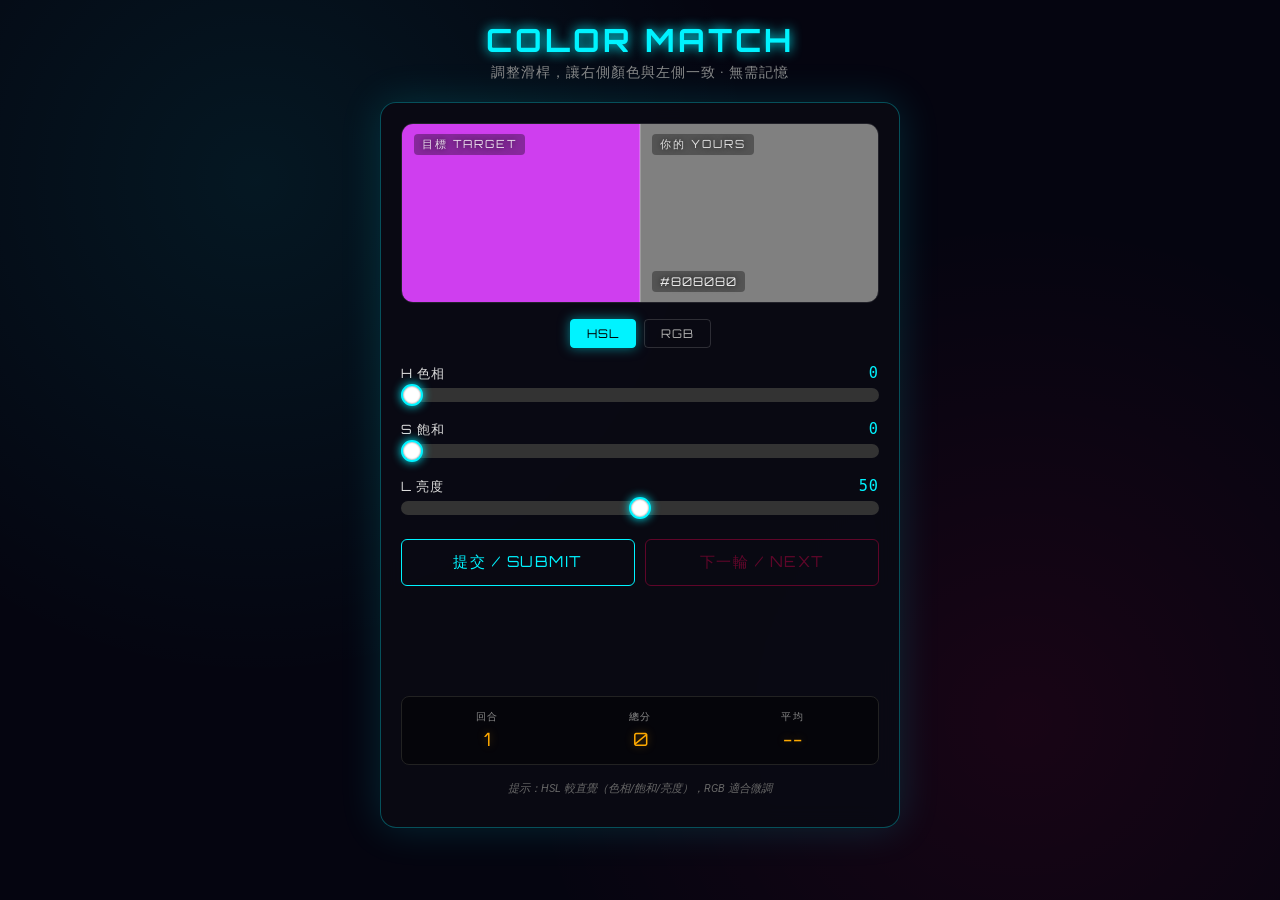
==== color/index.html @ f6e7fc47 "Add color match game in color/ subdirectory A no-memory color matching game. Target and player color" ====
<!DOCTYPE html>
<html lang="zh-TW">
<head>
    <meta charset="UTF-8">
    <meta name="viewport" content="width=device-width, initial-scale=1.0">
    <title>Color Match — 顏色匹配遊戲</title>
    <style>
        @import url('https://fonts.googleapis.com/css2?family=Orbitron:wght@400;700&family=Roboto:wght@300;500&display=swap');

        :root {
            --primary: #00f3ff;
            --secondary: #ff0055;
            --gold: #ffaa00;
            --bg: #050510;
            --panel: rgba(10, 10, 20, 0.95);
            --border: rgba(0, 243, 255, 0.3);
            --muted: #888;
        }

        * { box-sizing: border-box; }

        body {
            margin: 0;
            min-height: 100vh;
            background:
                radial-gradient(circle at 20% 20%, rgba(0, 243, 255, 0.08), transparent 40%),
                radial-gradient(circle at 80% 80%, rgba(255, 0, 85, 0.08), transparent 40%),
                var(--bg);
            font-family: 'Roboto', sans-serif;
            color: white;
            user-select: none;
            -webkit-tap-highlight-color: transparent;
            display: flex;
            flex-direction: column;
            align-items: center;
            padding: 20px 16px 40px;
        }

        h1 {
            font-family: 'Orbitron', sans-serif;
            color: var(--primary);
            text-shadow: 0 0 12px var(--primary);
            margin: 0 0 0.25rem;
            font-size: 2rem;
            letter-spacing: 3px;
        }

        .subtitle {
            color: var(--muted);
            font-size: 0.85rem;
            margin: 0 0 1.25rem;
            letter-spacing: 1px;
        }

        .game {
            width: 100%;
            max-width: 520px;
            background: var(--panel);
            backdrop-filter: blur(12px);
            border: 1px solid var(--border);
            border-radius: 16px;
            padding: 1.25rem;
            box-shadow: 0 0 40px rgba(0, 243, 255, 0.15);
        }

        /* Side-by-side color comparison, NO gap so edges touch */
        .comparison {
            display: flex;
            width: 100%;
            height: 180px;
            border-radius: 12px;
            overflow: hidden;
            border: 1px solid rgba(255,255,255,0.1);
            margin-bottom: 1rem;
            position: relative;
        }

        .swatch {
            flex: 1;
            position: relative;
            transition: background-color 0.08s linear;
        }

        .swatch-label {
            position: absolute;
            top: 10px;
            left: 12px;
            font-family: 'Orbitron', sans-serif;
            font-size: 0.7rem;
            letter-spacing: 2px;
            color: rgba(255,255,255,0.85);
            text-shadow: 0 0 6px rgba(0,0,0,0.8);
            background: rgba(0,0,0,0.35);
            padding: 3px 8px;
            border-radius: 4px;
        }

        .swatch-hex {
            position: absolute;
            bottom: 10px;
            left: 12px;
            font-family: 'Orbitron', monospace;
            font-size: 0.75rem;
            color: rgba(255,255,255,0.9);
            text-shadow: 0 0 6px rgba(0,0,0,0.9);
            background: rgba(0,0,0,0.35);
            padding: 3px 8px;
            border-radius: 4px;
            letter-spacing: 1px;
        }

        .comparison-divider {
            position: absolute;
            top: 0;
            left: 50%;
            width: 2px;
            height: 100%;
            background: rgba(255,255,255,0.2);
            transform: translateX(-50%);
            pointer-events: none;
        }

        /* Mode toggle */
        .mode-toggle {
            display: flex;
            justify-content: center;
            gap: 8px;
            margin-bottom: 1rem;
        }
        .mode-btn {
            background: transparent;
            border: 1px solid rgba(255,255,255,0.15);
            color: #aaa;
            padding: 6px 16px;
            font-family: 'Orbitron', sans-serif;
            font-size: 0.75rem;
            letter-spacing: 1px;
            cursor: pointer;
            border-radius: 4px;
            transition: 0.2s;
        }
        .mode-btn.active {
            background: var(--primary);
            color: #000;
            border-color: var(--primary);
            box-shadow: 0 0 12px rgba(0, 243, 255, 0.5);
        }

        /* Sliders */
        .slider-group {
            margin-bottom: 0.9rem;
        }
        .slider-label {
            display: flex;
            justify-content: space-between;
            align-items: baseline;
            font-size: 0.8rem;
            color: #ccc;
            margin-bottom: 4px;
            font-family: 'Orbitron', sans-serif;
            letter-spacing: 1px;
        }
        .slider-name { color: #ddd; }
        .slider-value {
            color: var(--primary);
            font-family: monospace;
            font-size: 0.95rem;
            min-width: 48px;
            text-align: right;
        }

        /* Slider track with hue gradient for H, saturation gradient for S etc. */
        input[type=range] {
            -webkit-appearance: none;
            appearance: none;
            width: 100%;
            height: 14px;
            border-radius: 7px;
            outline: none;
            cursor: pointer;
            background: #333;
            margin: 0;
        }
        input[type=range]::-webkit-slider-thumb {
            -webkit-appearance: none;
            appearance: none;
            width: 22px;
            height: 22px;
            border-radius: 50%;
            background: white;
            border: 2px solid var(--primary);
            box-shadow: 0 0 10px var(--primary), 0 0 2px rgba(0,0,0,0.6) inset;
            cursor: pointer;
        }
        input[type=range]::-moz-range-thumb {
            width: 22px;
            height: 22px;
            border-radius: 50%;
            background: white;
            border: 2px solid var(--primary);
            box-shadow: 0 0 10px var(--primary);
            cursor: pointer;
        }

        /* Controls */
        .controls {
            display: flex;
            gap: 10px;
            margin-top: 1.25rem;
        }
        .btn {
            flex: 1;
            background: transparent;
            border: 1px solid var(--primary);
            color: var(--primary);
            padding: 12px 20px;
            font-family: 'Orbitron', sans-serif;
            font-size: 0.95rem;
            cursor: pointer;
            transition: 0.25s;
            border-radius: 6px;
            text-transform: uppercase;
            letter-spacing: 1.5px;
        }
        .btn:hover:not(:disabled) {
            background: var(--primary);
            color: #000;
            box-shadow: 0 0 20px var(--primary);
        }
        .btn:disabled {
            opacity: 0.35;
            cursor: not-allowed;
        }
        .btn.secondary { border-color: var(--secondary); color: var(--secondary); }
        .btn.secondary:hover:not(:disabled) {
            background: var(--secondary);
            color: #fff;
            box-shadow: 0 0 20px var(--secondary);
        }

        /* Score panel */
        .score-panel {
            display: grid;
            grid-template-columns: repeat(3, 1fr);
            gap: 10px;
            margin-top: 1rem;
            padding: 0.85rem;
            background: rgba(0,0,0,0.45);
            border: 1px solid #222;
            border-radius: 8px;
        }
        .stat {
            text-align: center;
        }
        .stat-label {
            font-family: 'Orbitron', sans-serif;
            font-size: 0.6rem;
            color: #888;
            letter-spacing: 1.5px;
            margin-bottom: 3px;
        }
        .stat-value {
            font-family: 'Orbitron', sans-serif;
            font-size: 1.15rem;
            color: var(--gold);
            text-shadow: 0 0 8px rgba(255, 170, 0, 0.35);
        }

        /* Result banner */
        .result {
            margin-top: 1rem;
            padding: 1rem;
            background: rgba(0,0,0,0.5);
            border: 1px solid transparent;
            border-radius: 8px;
            text-align: center;
            min-height: 0;
            overflow: hidden;
            opacity: 0;
            transform: translateY(-6px);
            transition: opacity 0.3s, transform 0.3s, border-color 0.3s;
        }
        .result.show {
            opacity: 1;
            transform: translateY(0);
        }
        .result-score {
            font-family: 'Orbitron', sans-serif;
            font-size: 2.4rem;
            font-weight: bold;
            line-height: 1;
            margin-bottom: 0.25rem;
        }
        .result-grade {
            font-family: 'Orbitron', sans-serif;
            font-size: 0.85rem;
            letter-spacing: 2px;
            margin-bottom: 0.35rem;
        }
        .result-detail {
            font-size: 0.75rem;
            color: #aaa;
            font-family: monospace;
        }

        .help {
            color: #666;
            font-size: 0.7rem;
            text-align: center;
            margin-top: 1rem;
            font-style: italic;
        }

        @media (max-width: 420px) {
            h1 { font-size: 1.6rem; }
            .comparison { height: 150px; }
            .result-score { font-size: 2rem; }
        }
    </style>
</head>
<body>
    <h1>COLOR MATCH</h1>
    <p class="subtitle">調整滑桿，讓右側顏色與左側一致 · 無需記憶</p>

    <div class="game">
        <div class="comparison">
            <div class="swatch" id="target-swatch">
                <div class="swatch-label">目標 TARGET</div>
                <div class="swatch-hex" id="target-hex" style="display:none;"></div>
            </div>
            <div class="swatch" id="player-swatch">
                <div class="swatch-label">你的 YOURS</div>
                <div class="swatch-hex" id="player-hex"></div>
            </div>
            <div class="comparison-divider"></div>
        </div>

        <div class="mode-toggle">
            <button class="mode-btn active" data-mode="HSL">HSL</button>
            <button class="mode-btn" data-mode="RGB">RGB</button>
        </div>

        <div id="sliders"></div>

        <div class="controls">
            <button class="btn" id="submit-btn">提交 / SUBMIT</button>
            <button class="btn secondary" id="next-btn" disabled>下一輪 / NEXT</button>
        </div>

        <div class="result" id="result">
            <div class="result-score" id="result-score">--</div>
            <div class="result-grade" id="result-grade"></div>
            <div class="result-detail" id="result-detail"></div>
        </div>

        <div class="score-panel">
            <div class="stat">
                <div class="stat-label">回合</div>
                <div class="stat-value" id="stat-round">1</div>
            </div>
            <div class="stat">
                <div class="stat-label">總分</div>
                <div class="stat-value" id="stat-total">0</div>
            </div>
            <div class="stat">
                <div class="stat-label">平均</div>
                <div class="stat-value" id="stat-avg">--</div>
            </div>
        </div>

        <p class="help">提示：HSL 較直覺（色相/飽和/亮度），RGB 適合微調</p>
    </div>

    <script>
    (function () {
        /* ---------- Color math ---------- */

        function clamp(v, a, b) { return Math.max(a, Math.min(b, v)); }

        function rgbToHex([r, g, b]) {
            return '#' + [r, g, b].map(c => clamp(Math.round(c), 0, 255).toString(16).padStart(2, '0')).join('').toUpperCase();
        }

        function rgbToHsl(r, g, b) {
            r /= 255; g /= 255; b /= 255;
            const max = Math.max(r, g, b), min = Math.min(r, g, b);
            let h = 0, s = 0, l = (max + min) / 2;
            if (max !== min) {
                const d = max - min;
                s = l > 0.5 ? d / (2 - max - min) : d / (max + min);
                switch (max) {
                    case r: h = (g - b) / d + (g < b ? 6 : 0); break;
                    case g: h = (b - r) / d + 2; break;
                    case b: h = (r - g) / d + 4; break;
                }
                h *= 60;
            }
            return [Math.round(h), Math.round(s * 100), Math.round(l * 100)];
        }

        function hslToRgb(h, s, l) {
            h = ((h % 360) + 360) % 360 / 360;
            s = clamp(s, 0, 100) / 100;
            l = clamp(l, 0, 100) / 100;
            if (s === 0) {
                const v = Math.round(l * 255);
                return [v, v, v];
            }
            const hue2rgb = (p, q, t) => {
                if (t < 0) t += 1;
                if (t > 1) t -= 1;
                if (t < 1 / 6) return p + (q - p) * 6 * t;
                if (t < 1 / 2) return q;
                if (t < 2 / 3) return p + (q - p) * (2 / 3 - t) * 6;
                return p;
            };
            const q = l < 0.5 ? l * (1 + s) : l + s - l * s;
            const p = 2 * l - q;
            return [
                Math.round(hue2rgb(p, q, h + 1 / 3) * 255),
                Math.round(hue2rgb(p, q, h) * 255),
                Math.round(hue2rgb(p, q, h - 1 / 3) * 255)
            ];
        }

        // sRGB -> Lab (D65), used for perceptual Delta E scoring
        function rgbToLab(r, g, b) {
            const toLinear = c => {
                c /= 255;
                return c > 0.04045 ? Math.pow((c + 0.055) / 1.055, 2.4) : c / 12.92;
            };
            const R = toLinear(r), G = toLinear(g), B = toLinear(b);
            // D65 sRGB matrix
            let X = (R * 0.4124564 + G * 0.3575761 + B * 0.1804375) / 0.95047;
            let Y = (R * 0.2126729 + G * 0.7151522 + B * 0.0721750) / 1.00000;
            let Z = (R * 0.0193339 + G * 0.1191920 + B * 0.9503041) / 1.08883;
            const f = t => t > 0.008856 ? Math.cbrt(t) : 7.787 * t + 16 / 116;
            const fx = f(X), fy = f(Y), fz = f(Z);
            return [116 * fy - 16, 500 * (fx - fy), 200 * (fy - fz)];
        }

        function deltaE(lab1, lab2) {
            const dL = lab1[0] - lab2[0];
            const da = lab1[1] - lab2[1];
            const db = lab1[2] - lab2[2];
            return Math.sqrt(dL * dL + da * da + db * db);
        }

        /* ---------- Game state ---------- */

        let mode = 'HSL';
        let targetRGB = [0, 0, 0];
        let playerRGB = [128, 128, 128];
        let round = 1;
        let totalScore = 0;
        let submitted = false;

        const slidersEl = document.getElementById('sliders');
        const targetEl = document.getElementById('target-swatch');
        const playerEl = document.getElementById('player-swatch');
        const targetHexEl = document.getElementById('target-hex');
        const playerHexEl = document.getElementById('player-hex');
        const submitBtn = document.getElementById('submit-btn');
        const nextBtn = document.getElementById('next-btn');
        const resultEl = document.getElementById('result');
        const resultScoreEl = document.getElementById('result-score');
        const resultGradeEl = document.getElementById('result-grade');
        const resultDetailEl = document.getElementById('result-detail');
        const statRound = document.getElementById('stat-round');
        const statTotal = document.getElementById('stat-total');
        const statAvg = document.getElementById('stat-avg');

        /* ---------- Sliders ---------- */

        const SLIDER_DEFS = {
            RGB: [
                { key: 'R', label: 'R 紅', min: 0, max: 255 },
                { key: 'G', label: 'G 綠', min: 0, max: 255 },
                { key: 'B', label: 'B 藍', min: 0, max: 255 }
            ],
            HSL: [
                { key: 'H', label: 'H 色相', min: 0, max: 360 },
                { key: 'S', label: 'S 飽和', min: 0, max: 100 },
                { key: 'L', label: 'L 亮度', min: 0, max: 100 }
            ]
        };

        function buildSliders() {
            slidersEl.innerHTML = '';
            const defs = SLIDER_DEFS[mode];
            const values = getCurrentSliderValues();
            defs.forEach((def, i) => {
                const group = document.createElement('div');
                group.className = 'slider-group';
                group.innerHTML = `
                    <div class="slider-label">
                        <span class="slider-name">${def.label}</span>
                        <span class="slider-value" id="sv-${def.key}">${values[i]}</span>
                    </div>
                    <input type="range" id="sl-${def.key}" min="${def.min}" max="${def.max}" value="${values[i]}">
                `;
                slidersEl.appendChild(group);
                const input = group.querySelector('input');
                input.addEventListener('input', () => onSliderInput(def.key, parseInt(input.value, 10)));
            });
        }

        function getCurrentSliderValues() {
            if (mode === 'RGB') return [...playerRGB];
            return rgbToHsl(...playerRGB);
        }

        function onSliderInput(key, value) {
            if (mode === 'RGB') {
                const idx = { R: 0, G: 1, B: 2 }[key];
                playerRGB[idx] = value;
            } else {
                const cur = rgbToHsl(...playerRGB);
                const idx = { H: 0, S: 1, L: 2 }[key];
                cur[idx] = value;
                playerRGB = hslToRgb(cur[0], cur[1], cur[2]);
            }
            document.getElementById('sv-' + key).textContent = value;
            updatePlayerSwatch();
        }

        function updatePlayerSwatch() {
            const hex = rgbToHex(playerRGB);
            playerEl.style.background = hex;
            playerHexEl.textContent = hex;
        }

        function updateTargetSwatch() {
            targetEl.style.background = rgbToHex(targetRGB);
        }

        /* ---------- Rounds & scoring ---------- */

        function randomTarget() {
            // Avoid pure black / pure white for more interesting matches
            const h = Math.floor(Math.random() * 360);
            const s = 30 + Math.floor(Math.random() * 70);   // 30-100
            const l = 20 + Math.floor(Math.random() * 60);   // 20-80
            targetRGB = hslToRgb(h, s, l);
        }

        function resetPlayerColor() {
            playerRGB = [128, 128, 128];
        }

        function computeScore() {
            const dE = deltaE(rgbToLab(...targetRGB), rgbToLab(...playerRGB));
            // dE ~0 = perfect, ~2 not perceptible, ~10 clearly different, >50 very far
            // Score: 100 - dE, clamped. This rewards precision and is perceptual.
            const score = Math.max(0, Math.round(100 - dE));
            return { score, dE };
        }

        function gradeFor(score) {
            if (score >= 98) return { text: '完美 PERFECT', color: '#00ffa6' };
            if (score >= 92) return { text: '優秀 EXCELLENT', color: '#00f3ff' };
            if (score >= 82) return { text: '不錯 GREAT', color: '#7af542' };
            if (score >= 70) return { text: '還行 GOOD', color: '#ffaa00' };
            if (score >= 50) return { text: '再加油 OKAY', color: '#ff8844' };
            return { text: '差很多 MISS', color: '#ff0055' };
        }

        function submit() {
            if (submitted) return;
            submitted = true;
            const { score, dE } = computeScore();
            totalScore += score;
            const grade = gradeFor(score);

            resultScoreEl.textContent = score + ' 分';
            resultScoreEl.style.color = grade.color;
            resultScoreEl.style.textShadow = `0 0 12px ${grade.color}`;
            resultGradeEl.textContent = grade.text;
            resultGradeEl.style.color = grade.color;
            resultDetailEl.innerHTML =
                `目標 ${rgbToHex(targetRGB)} · 你的 ${rgbToHex(playerRGB)} · ΔE ${dE.toFixed(2)}`;
            resultEl.classList.add('show');
            resultEl.style.borderColor = grade.color;

            // Reveal target hex
            targetHexEl.textContent = rgbToHex(targetRGB);
            targetHexEl.style.display = '';

            statTotal.textContent = totalScore;
            statAvg.textContent = Math.round(totalScore / round);

            submitBtn.disabled = true;
            nextBtn.disabled = false;
        }

        function nextRound() {
            round += 1;
            submitted = false;
            randomTarget();
            resetPlayerColor();
            updateTargetSwatch();
            updatePlayerSwatch();
            buildSliders();
            resultEl.classList.remove('show');
            resultEl.style.borderColor = 'transparent';
            targetHexEl.style.display = 'none';
            targetHexEl.textContent = '';
            submitBtn.disabled = false;
            nextBtn.disabled = true;
            statRound.textContent = round;
        }

        function switchMode(newMode) {
            if (newMode === mode) return;
            mode = newMode;
            document.querySelectorAll('.mode-btn').forEach(b => {
                b.classList.toggle('active', b.dataset.mode === mode);
            });
            buildSliders();
        }

        /* ---------- Init ---------- */

        document.querySelectorAll('.mode-btn').forEach(btn => {
            btn.addEventListener('click', () => switchMode(btn.dataset.mode));
        });
        submitBtn.addEventListener('click', submit);
        nextBtn.addEventListener('click', nextRound);

        // Keyboard: Enter = submit / next
        document.addEventListener('keydown', e => {
            if (e.key === 'Enter') {
                if (!submitted) submit();
                else nextRound();
            }
        });

        randomTarget();
        resetPlayerColor();
        updateTargetSwatch();
        updatePlayerSwatch();
        buildSliders();
    })();
    </script>
</body>
</html>
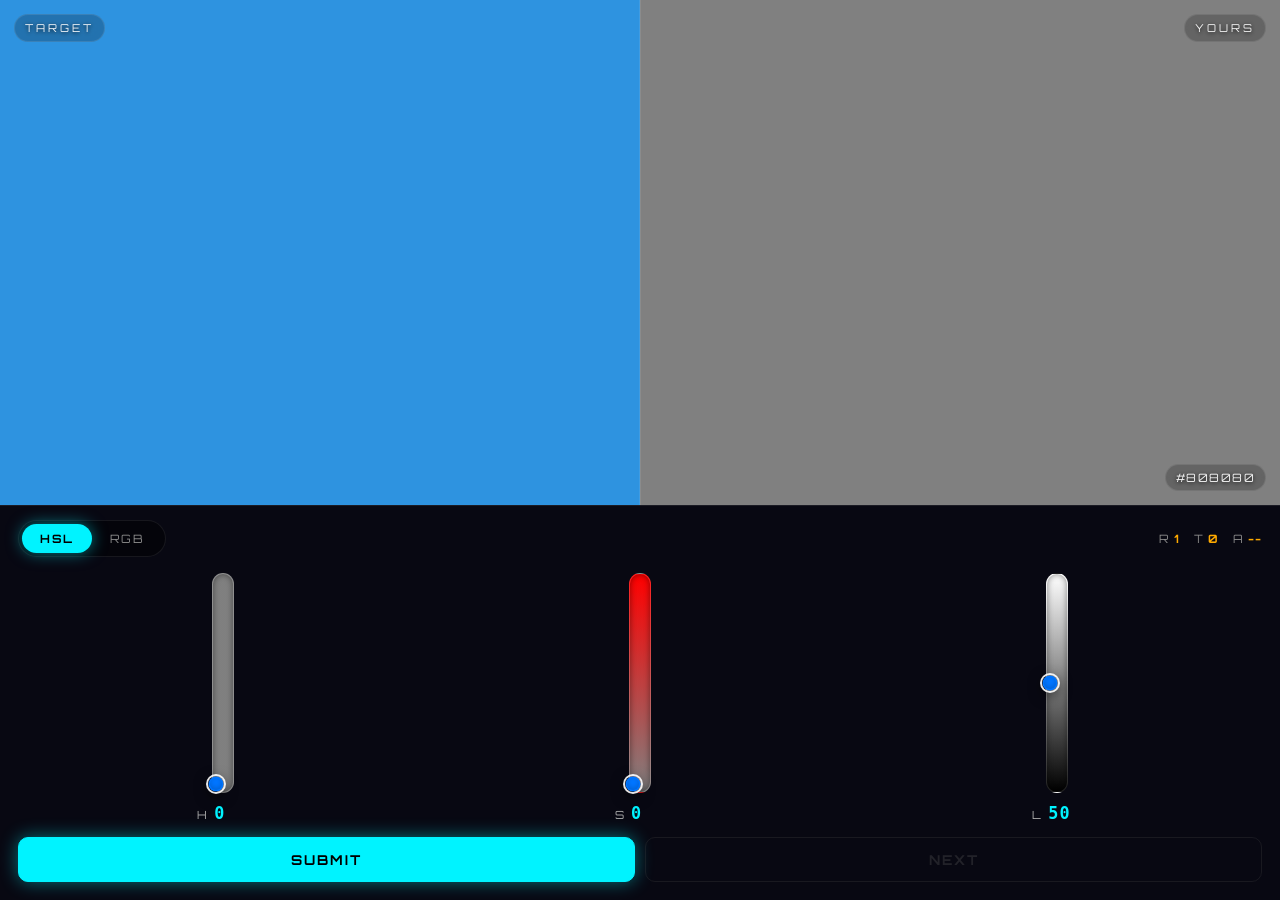
==== commit ee22d7d8: "Redesign color match UI: immersive layout with vertical sliders - Full-screen edge-to-edge color com" ====
--- a/color/index.html
+++ b/color/index.html
@@ -2,384 +2,429 @@
 <html lang="zh-TW">
 <head>
     <meta charset="UTF-8">
-    <meta name="viewport" content="width=device-width, initial-scale=1.0">
-    <title>Color Match — 顏色匹配遊戲</title>
+    <meta name="viewport" content="width=device-width, initial-scale=1.0, maximum-scale=1.0, user-scalable=no, viewport-fit=cover">
+    <meta name="theme-color" content="#050510">
+    <title>Color Match</title>
     <style>
-        @import url('https://fonts.googleapis.com/css2?family=Orbitron:wght@400;700&family=Roboto:wght@300;500&display=swap');
+        @import url('https://fonts.googleapis.com/css2?family=Orbitron:wght@500;700&family=Roboto:wght@300;500&display=swap');
 
         :root {
             --primary: #00f3ff;
             --secondary: #ff0055;
             --gold: #ffaa00;
             --bg: #050510;
-            --panel: rgba(10, 10, 20, 0.95);
-            --border: rgba(0, 243, 255, 0.3);
-            --muted: #888;
-        }
-
-        * { box-sizing: border-box; }
-
-        body {
+            --glass: rgba(10, 10, 20, 0.72);
+            --border: rgba(255, 255, 255, 0.08);
+            --text-dim: #888;
+        }
+
+        * { box-sizing: border-box; -webkit-tap-highlight-color: transparent; }
+
+        html, body {
             margin: 0;
-            min-height: 100vh;
-            background:
-                radial-gradient(circle at 20% 20%, rgba(0, 243, 255, 0.08), transparent 40%),
-                radial-gradient(circle at 80% 80%, rgba(255, 0, 85, 0.08), transparent 40%),
-                var(--bg);
+            padding: 0;
+            height: 100%;
+            overflow: hidden;
+            background: var(--bg);
+            color: #fff;
             font-family: 'Roboto', sans-serif;
-            color: white;
             user-select: none;
-            -webkit-tap-highlight-color: transparent;
+            -webkit-user-select: none;
+            touch-action: manipulation;
+            overscroll-behavior: none;
+        }
+
+        .app {
+            position: fixed;
+            inset: 0;
             display: flex;
             flex-direction: column;
-            align-items: center;
-            padding: 20px 16px 40px;
-        }
-
-        h1 {
-            font-family: 'Orbitron', sans-serif;
-            color: var(--primary);
-            text-shadow: 0 0 12px var(--primary);
-            margin: 0 0 0.25rem;
-            font-size: 2rem;
-            letter-spacing: 3px;
-        }
-
-        .subtitle {
-            color: var(--muted);
-            font-size: 0.85rem;
-            margin: 0 0 1.25rem;
-            letter-spacing: 1px;
-        }
-
-        .game {
-            width: 100%;
-            max-width: 520px;
-            background: var(--panel);
-            backdrop-filter: blur(12px);
-            border: 1px solid var(--border);
-            border-radius: 16px;
-            padding: 1.25rem;
-            box-shadow: 0 0 40px rgba(0, 243, 255, 0.15);
-        }
-
-        /* Side-by-side color comparison, NO gap so edges touch */
-        .comparison {
-            display: flex;
-            width: 100%;
-            height: 180px;
-            border-radius: 12px;
+            height: 100dvh;
+            height: 100vh;
+        }
+
+        /* ==================== COLOR STAGE ==================== */
+
+        .stage {
+            position: relative;
+            flex: 1;
+            min-height: 0;
+            display: flex;
             overflow: hidden;
-            border: 1px solid rgba(255,255,255,0.1);
-            margin-bottom: 1rem;
-            position: relative;
         }
 
         .swatch {
             flex: 1;
             position: relative;
-            transition: background-color 0.08s linear;
-        }
-
-        .swatch-label {
+            transition: background-color 0.06s linear;
+        }
+
+        .corner-label {
             position: absolute;
-            top: 10px;
-            left: 12px;
+            top: max(14px, env(safe-area-inset-top));
             font-family: 'Orbitron', sans-serif;
-            font-size: 0.7rem;
-            letter-spacing: 2px;
-            color: rgba(255,255,255,0.85);
-            text-shadow: 0 0 6px rgba(0,0,0,0.8);
-            background: rgba(0,0,0,0.35);
-            padding: 3px 8px;
-            border-radius: 4px;
-        }
-
-        .swatch-hex {
+            font-size: 0.68rem;
+            letter-spacing: 3px;
+            color: rgba(255, 255, 255, 0.92);
+            text-shadow: 0 1px 4px rgba(0, 0, 0, 0.85);
+            padding: 6px 10px;
+            background: rgba(0, 0, 0, 0.22);
+            backdrop-filter: blur(6px);
+            border-radius: 20px;
+            border: 1px solid rgba(255, 255, 255, 0.1);
+        }
+        .swatch.target .corner-label { left: 14px; }
+        .swatch.player .corner-label { right: 14px; }
+
+        .corner-hex {
             position: absolute;
-            bottom: 10px;
-            left: 12px;
+            bottom: 14px;
             font-family: 'Orbitron', monospace;
-            font-size: 0.75rem;
-            color: rgba(255,255,255,0.9);
-            text-shadow: 0 0 6px rgba(0,0,0,0.9);
-            background: rgba(0,0,0,0.35);
-            padding: 3px 8px;
-            border-radius: 4px;
-            letter-spacing: 1px;
-        }
-
-        .comparison-divider {
+            font-size: 0.72rem;
+            letter-spacing: 1.5px;
+            color: rgba(255, 255, 255, 0.92);
+            text-shadow: 0 1px 4px rgba(0, 0, 0, 0.85);
+            padding: 5px 10px;
+            background: rgba(0, 0, 0, 0.22);
+            backdrop-filter: blur(6px);
+            border-radius: 20px;
+            border: 1px solid rgba(255, 255, 255, 0.1);
+        }
+        .swatch.target .corner-hex { left: 14px; opacity: 0; transition: opacity 0.4s; }
+        .swatch.target .corner-hex.reveal { opacity: 1; }
+        .swatch.player .corner-hex { right: 14px; }
+
+        .divider {
             position: absolute;
-            top: 0;
-            left: 50%;
-            width: 2px;
-            height: 100%;
-            background: rgba(255,255,255,0.2);
+            top: 0; bottom: 0; left: 50%;
+            width: 1px;
+            background: rgba(255, 255, 255, 0.18);
             transform: translateX(-50%);
             pointer-events: none;
         }
 
-        /* Mode toggle */
+        /* ==================== RESULT OVERLAY ==================== */
+
+        .result-overlay {
+            position: absolute;
+            left: 50%; top: 50%;
+            transform: translate(-50%, -50%) scale(0.85);
+            padding: 22px 34px;
+            background: rgba(5, 5, 16, 0.78);
+            backdrop-filter: blur(18px);
+            border: 1px solid rgba(255, 255, 255, 0.14);
+            border-radius: 18px;
+            text-align: center;
+            opacity: 0;
+            pointer-events: none;
+            transition: opacity 0.35s ease, transform 0.35s cubic-bezier(.2, 1.4, .4, 1);
+            box-shadow: 0 20px 60px rgba(0, 0, 0, 0.6);
+            min-width: 220px;
+        }
+        .result-overlay.show {
+            opacity: 1;
+            transform: translate(-50%, -50%) scale(1);
+        }
+        .result-score {
+            font-family: 'Orbitron', sans-serif;
+            font-size: 3.4rem;
+            font-weight: 700;
+            line-height: 1;
+            margin-bottom: 6px;
+            text-shadow: 0 0 24px currentColor;
+        }
+        .result-score-suffix {
+            font-size: 1.1rem;
+            opacity: 0.7;
+            margin-left: 4px;
+        }
+        .result-grade {
+            font-family: 'Orbitron', sans-serif;
+            font-size: 0.85rem;
+            letter-spacing: 3px;
+            margin-bottom: 10px;
+        }
+        .result-detail {
+            font-size: 0.7rem;
+            color: #aaa;
+            font-family: monospace;
+            letter-spacing: 0.5px;
+        }
+
+        /* ==================== CONTROL DOCK ==================== */
+
+        .dock {
+            flex-shrink: 0;
+            background: var(--glass);
+            backdrop-filter: blur(24px);
+            -webkit-backdrop-filter: blur(24px);
+            border-top: 1px solid var(--border);
+            padding: 14px 18px calc(18px + env(safe-area-inset-bottom));
+            display: flex;
+            flex-direction: column;
+            gap: 12px;
+        }
+
+        .dock-header {
+            display: flex;
+            justify-content: space-between;
+            align-items: center;
+        }
+
+        /* Mode toggle pill */
         .mode-toggle {
             display: flex;
-            justify-content: center;
-            gap: 8px;
-            margin-bottom: 1rem;
+            background: rgba(0, 0, 0, 0.4);
+            border-radius: 100px;
+            padding: 3px;
+            border: 1px solid var(--border);
         }
         .mode-btn {
             background: transparent;
-            border: 1px solid rgba(255,255,255,0.15);
-            color: #aaa;
-            padding: 6px 16px;
+            border: none;
+            color: var(--text-dim);
+            padding: 7px 18px;
             font-family: 'Orbitron', sans-serif;
-            font-size: 0.75rem;
-            letter-spacing: 1px;
+            font-size: 0.72rem;
+            letter-spacing: 1.5px;
             cursor: pointer;
-            border-radius: 4px;
-            transition: 0.2s;
+            border-radius: 100px;
+            transition: all 0.25s;
         }
         .mode-btn.active {
             background: var(--primary);
             color: #000;
-            border-color: var(--primary);
-            box-shadow: 0 0 12px rgba(0, 243, 255, 0.5);
-        }
-
-        /* Sliders */
-        .slider-group {
-            margin-bottom: 0.9rem;
-        }
-        .slider-label {
-            display: flex;
-            justify-content: space-between;
+            box-shadow: 0 0 16px rgba(0, 243, 255, 0.5);
+            font-weight: 700;
+        }
+
+        /* Stats strip */
+        .stats {
+            display: flex;
+            gap: 14px;
+            font-family: 'Orbitron', sans-serif;
+            font-size: 0.72rem;
+            letter-spacing: 1px;
+        }
+        .stat-item { color: #888; }
+        .stat-item b { color: var(--gold); font-weight: 700; margin-left: 4px; }
+
+        /* ==================== VERTICAL SLIDERS ==================== */
+
+        .sliders {
+            display: flex;
+            justify-content: space-around;
+            align-items: center;
+            gap: 8px;
+            padding: 4px 0 2px;
+        }
+
+        .vslider {
+            flex: 1;
+            display: flex;
+            flex-direction: column;
+            align-items: center;
+            gap: 10px;
+            max-width: 90px;
+        }
+
+        .vslider-track-wrap {
+            position: relative;
+            height: min(220px, 26vh);
+            width: 100%;
+            display: flex;
+            justify-content: center;
+            align-items: center;
+        }
+
+        /* Vertical range slider using writing-mode trick (modern browsers incl. iOS Safari 15+) */
+        input[type=range].vslider-input {
+            appearance: slider-vertical;           /* legacy fallback */
+            -webkit-appearance: slider-vertical;
+            writing-mode: vertical-lr;
+            direction: rtl;
+            width: 34px;
+            height: 100%;
+            background: transparent;
+            outline: none;
+            cursor: grab;
+            margin: 0;
+            padding: 0;
+        }
+        input[type=range].vslider-input:active { cursor: grabbing; }
+
+        /* Track background uses CSS variable updated from JS */
+        input[type=range].vslider-input::-webkit-slider-runnable-track {
+            width: 22px;
+            height: 100%;
+            border-radius: 12px;
+            background: var(--track-bg, #333);
+            border: 1px solid rgba(255, 255, 255, 0.12);
+            box-shadow: inset 0 0 6px rgba(0, 0, 0, 0.45);
+        }
+        input[type=range].vslider-input::-moz-range-track {
+            width: 22px;
+            height: 100%;
+            border-radius: 12px;
+            background: var(--track-bg, #333);
+            border: 1px solid rgba(255, 255, 255, 0.12);
+            box-shadow: inset 0 0 6px rgba(0, 0, 0, 0.45);
+        }
+
+        input[type=range].vslider-input::-webkit-slider-thumb {
+            -webkit-appearance: none;
+            appearance: none;
+            width: 32px;
+            height: 32px;
+            border-radius: 50%;
+            background: radial-gradient(circle at 35% 35%, #fff, #d8d8d8);
+            border: 2px solid rgba(0, 0, 0, 0.4);
+            box-shadow:
+                0 0 0 2px rgba(255, 255, 255, 0.9),
+                0 4px 14px rgba(0, 0, 0, 0.7),
+                inset 0 -2px 4px rgba(0, 0, 0, 0.15);
+            cursor: grab;
+            transition: transform 0.12s;
+            margin-left: -5px;   /* center on 22px track */
+        }
+        input[type=range].vslider-input::-moz-range-thumb {
+            width: 32px;
+            height: 32px;
+            border-radius: 50%;
+            background: radial-gradient(circle at 35% 35%, #fff, #d8d8d8);
+            border: 2px solid rgba(0, 0, 0, 0.4);
+            box-shadow:
+                0 0 0 2px rgba(255, 255, 255, 0.9),
+                0 4px 14px rgba(0, 0, 0, 0.7);
+            cursor: grab;
+        }
+        input[type=range].vslider-input:active::-webkit-slider-thumb {
+            transform: scale(1.12);
+        }
+
+        .vslider-label {
+            display: flex;
             align-items: baseline;
-            font-size: 0.8rem;
-            color: #ccc;
-            margin-bottom: 4px;
+            gap: 6px;
             font-family: 'Orbitron', sans-serif;
             letter-spacing: 1px;
         }
-        .slider-name { color: #ddd; }
-        .slider-value {
+        .vslider-name {
+            font-size: 0.7rem;
+            color: #aaa;
+        }
+        .vslider-value {
+            font-family: monospace;
+            font-size: 1.05rem;
             color: var(--primary);
-            font-family: monospace;
-            font-size: 0.95rem;
-            min-width: 48px;
-            text-align: right;
-        }
-
-        /* Slider track with hue gradient for H, saturation gradient for S etc. */
-        input[type=range] {
-            -webkit-appearance: none;
-            appearance: none;
-            width: 100%;
-            height: 14px;
-            border-radius: 7px;
-            outline: none;
-            cursor: pointer;
-            background: #333;
-            margin: 0;
-        }
-        input[type=range]::-webkit-slider-thumb {
-            -webkit-appearance: none;
-            appearance: none;
-            width: 22px;
-            height: 22px;
-            border-radius: 50%;
-            background: white;
-            border: 2px solid var(--primary);
-            box-shadow: 0 0 10px var(--primary), 0 0 2px rgba(0,0,0,0.6) inset;
-            cursor: pointer;
-        }
-        input[type=range]::-moz-range-thumb {
-            width: 22px;
-            height: 22px;
-            border-radius: 50%;
-            background: white;
-            border: 2px solid var(--primary);
-            box-shadow: 0 0 10px var(--primary);
-            cursor: pointer;
-        }
-
-        /* Controls */
-        .controls {
+            min-width: 34px;
+            text-align: left;
+            font-weight: 700;
+        }
+
+        /* ==================== ACTIONS ==================== */
+
+        .actions {
             display: flex;
             gap: 10px;
-            margin-top: 1.25rem;
         }
         .btn {
             flex: 1;
             background: transparent;
-            border: 1px solid var(--primary);
+            border: 1.5px solid var(--primary);
             color: var(--primary);
-            padding: 12px 20px;
-            font-family: 'Orbitron', sans-serif;
-            font-size: 0.95rem;
-            cursor: pointer;
-            transition: 0.25s;
-            border-radius: 6px;
-            text-transform: uppercase;
-            letter-spacing: 1.5px;
-        }
-        .btn:hover:not(:disabled) {
-            background: var(--primary);
-            color: #000;
-            box-shadow: 0 0 20px var(--primary);
-        }
-        .btn:disabled {
-            opacity: 0.35;
-            cursor: not-allowed;
-        }
-        .btn.secondary { border-color: var(--secondary); color: var(--secondary); }
-        .btn.secondary:hover:not(:disabled) {
-            background: var(--secondary);
-            color: #fff;
-            box-shadow: 0 0 20px var(--secondary);
-        }
-
-        /* Score panel */
-        .score-panel {
-            display: grid;
-            grid-template-columns: repeat(3, 1fr);
-            gap: 10px;
-            margin-top: 1rem;
-            padding: 0.85rem;
-            background: rgba(0,0,0,0.45);
-            border: 1px solid #222;
-            border-radius: 8px;
-        }
-        .stat {
-            text-align: center;
-        }
-        .stat-label {
-            font-family: 'Orbitron', sans-serif;
-            font-size: 0.6rem;
-            color: #888;
-            letter-spacing: 1.5px;
-            margin-bottom: 3px;
-        }
-        .stat-value {
-            font-family: 'Orbitron', sans-serif;
-            font-size: 1.15rem;
-            color: var(--gold);
-            text-shadow: 0 0 8px rgba(255, 170, 0, 0.35);
-        }
-
-        /* Result banner */
-        .result {
-            margin-top: 1rem;
-            padding: 1rem;
-            background: rgba(0,0,0,0.5);
-            border: 1px solid transparent;
-            border-radius: 8px;
-            text-align: center;
-            min-height: 0;
-            overflow: hidden;
-            opacity: 0;
-            transform: translateY(-6px);
-            transition: opacity 0.3s, transform 0.3s, border-color 0.3s;
-        }
-        .result.show {
-            opacity: 1;
-            transform: translateY(0);
-        }
-        .result-score {
-            font-family: 'Orbitron', sans-serif;
-            font-size: 2.4rem;
-            font-weight: bold;
-            line-height: 1;
-            margin-bottom: 0.25rem;
-        }
-        .result-grade {
+            padding: 13px 0;
             font-family: 'Orbitron', sans-serif;
             font-size: 0.85rem;
             letter-spacing: 2px;
-            margin-bottom: 0.35rem;
-        }
-        .result-detail {
-            font-size: 0.75rem;
-            color: #aaa;
-            font-family: monospace;
-        }
-
-        .help {
+            font-weight: 700;
+            cursor: pointer;
+            border-radius: 10px;
+            transition: all 0.2s;
+        }
+        .btn:active:not(:disabled) { transform: scale(0.97); }
+        .btn.primary {
+            background: var(--primary);
+            color: #000;
+            box-shadow: 0 0 18px rgba(0, 243, 255, 0.45);
+        }
+        .btn.secondary {
+            border-color: var(--secondary);
+            color: var(--secondary);
+        }
+        .btn.secondary:not(:disabled) {
+            background: var(--secondary);
+            color: #fff;
+            box-shadow: 0 0 18px rgba(255, 0, 85, 0.5);
+        }
+        .btn:disabled {
+            opacity: 0.28;
+            cursor: not-allowed;
+            background: transparent;
             color: #666;
-            font-size: 0.7rem;
-            text-align: center;
-            margin-top: 1rem;
-            font-style: italic;
-        }
-
-        @media (max-width: 420px) {
-            h1 { font-size: 1.6rem; }
-            .comparison { height: 150px; }
-            .result-score { font-size: 2rem; }
+            border-color: #444;
+            box-shadow: none;
+        }
+
+        @media (max-height: 650px) {
+            .vslider-track-wrap { height: 170px; }
+            .dock { padding: 10px 14px calc(12px + env(safe-area-inset-bottom)); gap: 9px; }
+            .result-score { font-size: 2.8rem; }
         }
     </style>
 </head>
 <body>
-    <h1>COLOR MATCH</h1>
-    <p class="subtitle">調整滑桿，讓右側顏色與左側一致 · 無需記憶</p>
-
-    <div class="game">
-        <div class="comparison">
-            <div class="swatch" id="target-swatch">
-                <div class="swatch-label">目標 TARGET</div>
-                <div class="swatch-hex" id="target-hex" style="display:none;"></div>
+    <div class="app">
+        <!-- Color comparison stage -->
+        <div class="stage">
+            <div class="swatch target" id="target-swatch">
+                <span class="corner-label">TARGET</span>
+                <span class="corner-hex" id="target-hex"></span>
             </div>
-            <div class="swatch" id="player-swatch">
-                <div class="swatch-label">你的 YOURS</div>
-                <div class="swatch-hex" id="player-hex"></div>
+            <div class="swatch player" id="player-swatch">
+                <span class="corner-label">YOURS</span>
+                <span class="corner-hex" id="player-hex"></span>
             </div>
-            <div class="comparison-divider"></div>
-        </div>
-
-        <div class="mode-toggle">
-            <button class="mode-btn active" data-mode="HSL">HSL</button>
-            <button class="mode-btn" data-mode="RGB">RGB</button>
-        </div>
-
-        <div id="sliders"></div>
-
-        <div class="controls">
-            <button class="btn" id="submit-btn">提交 / SUBMIT</button>
-            <button class="btn secondary" id="next-btn" disabled>下一輪 / NEXT</button>
-        </div>
-
-        <div class="result" id="result">
-            <div class="result-score" id="result-score">--</div>
-            <div class="result-grade" id="result-grade"></div>
-            <div class="result-detail" id="result-detail"></div>
-        </div>
-
-        <div class="score-panel">
-            <div class="stat">
-                <div class="stat-label">回合</div>
-                <div class="stat-value" id="stat-round">1</div>
-            </div>
-            <div class="stat">
-                <div class="stat-label">總分</div>
-                <div class="stat-value" id="stat-total">0</div>
-            </div>
-            <div class="stat">
-                <div class="stat-label">平均</div>
-                <div class="stat-value" id="stat-avg">--</div>
+            <div class="divider"></div>
+
+            <div class="result-overlay" id="result-overlay">
+                <div class="result-score"><span id="result-score">--</span><span class="result-score-suffix">分</span></div>
+                <div class="result-grade" id="result-grade"></div>
+                <div class="result-detail" id="result-detail"></div>
             </div>
         </div>
 
-        <p class="help">提示：HSL 較直覺（色相/飽和/亮度），RGB 適合微調</p>
+        <!-- Control dock -->
+        <div class="dock">
+            <div class="dock-header">
+                <div class="mode-toggle">
+                    <button class="mode-btn active" data-mode="HSL">HSL</button>
+                    <button class="mode-btn" data-mode="RGB">RGB</button>
+                </div>
+                <div class="stats">
+                    <span class="stat-item">R<b id="stat-round">1</b></span>
+                    <span class="stat-item">T<b id="stat-total">0</b></span>
+                    <span class="stat-item">A<b id="stat-avg">--</b></span>
+                </div>
+            </div>
+
+            <div class="sliders" id="sliders"></div>
+
+            <div class="actions">
+                <button class="btn primary" id="submit-btn">SUBMIT</button>
+                <button class="btn secondary" id="next-btn" disabled>NEXT</button>
+            </div>
+        </div>
     </div>
 
     <script>
     (function () {
-        /* ---------- Color math ---------- */
-
-        function clamp(v, a, b) { return Math.max(a, Math.min(b, v)); }
-
-        function rgbToHex([r, g, b]) {
-            return '#' + [r, g, b].map(c => clamp(Math.round(c), 0, 255).toString(16).padStart(2, '0')).join('').toUpperCase();
-        }
+        /* ================= Color math ================= */
+
+        const clamp = (v, a, b) => Math.max(a, Math.min(b, v));
+
+        const rgbToHex = ([r, g, b]) =>
+            '#' + [r, g, b].map(c => clamp(Math.round(c), 0, 255).toString(16).padStart(2, '0')).join('').toUpperCase();
 
         function rgbToHsl(r, g, b) {
             r /= 255; g /= 255; b /= 255;
@@ -423,14 +468,13 @@
             ];
         }
 
-        // sRGB -> Lab (D65), used for perceptual Delta E scoring
+        // sRGB -> Lab (D65) for ΔE
         function rgbToLab(r, g, b) {
             const toLinear = c => {
                 c /= 255;
                 return c > 0.04045 ? Math.pow((c + 0.055) / 1.055, 2.4) : c / 12.92;
             };
             const R = toLinear(r), G = toLinear(g), B = toLinear(b);
-            // D65 sRGB matrix
             let X = (R * 0.4124564 + G * 0.3575761 + B * 0.1804375) / 0.95047;
             let Y = (R * 0.2126729 + G * 0.7151522 + B * 0.0721750) / 1.00000;
             let Z = (R * 0.0193339 + G * 0.1191920 + B * 0.9503041) / 1.08883;
@@ -438,15 +482,9 @@
             const fx = f(X), fy = f(Y), fz = f(Z);
             return [116 * fy - 16, 500 * (fx - fy), 200 * (fy - fz)];
         }
-
-        function deltaE(lab1, lab2) {
-            const dL = lab1[0] - lab2[0];
-            const da = lab1[1] - lab2[1];
-            const db = lab1[2] - lab2[2];
-            return Math.sqrt(dL * dL + da * da + db * db);
-        }
-
-        /* ---------- Game state ---------- */
+        const deltaE = (a, b) => Math.hypot(a[0] - b[0], a[1] - b[1], a[2] - b[2]);
+
+        /* ================= State ================= */
 
         let mode = 'HSL';
         let targetRGB = [0, 0, 0];
@@ -455,54 +493,60 @@
         let totalScore = 0;
         let submitted = false;
 
-        const slidersEl = document.getElementById('sliders');
-        const targetEl = document.getElementById('target-swatch');
-        const playerEl = document.getElementById('player-swatch');
-        const targetHexEl = document.getElementById('target-hex');
-        const playerHexEl = document.getElementById('player-hex');
-        const submitBtn = document.getElementById('submit-btn');
-        const nextBtn = document.getElementById('next-btn');
-        const resultEl = document.getElementById('result');
-        const resultScoreEl = document.getElementById('result-score');
-        const resultGradeEl = document.getElementById('result-grade');
-        const resultDetailEl = document.getElementById('result-detail');
-        const statRound = document.getElementById('stat-round');
-        const statTotal = document.getElementById('stat-total');
-        const statAvg = document.getElementById('stat-avg');
-
-        /* ---------- Sliders ---------- */
-
-        const SLIDER_DEFS = {
+        const $ = id => document.getElementById(id);
+        const slidersEl = $('sliders');
+        const targetEl = $('target-swatch');
+        const playerEl = $('player-swatch');
+        const targetHexEl = $('target-hex');
+        const playerHexEl = $('player-hex');
+        const submitBtn = $('submit-btn');
+        const nextBtn = $('next-btn');
+        const resultEl = $('result-overlay');
+        const resultScoreEl = $('result-score');
+        const resultGradeEl = $('result-grade');
+        const resultDetailEl = $('result-detail');
+        const statRound = $('stat-round');
+        const statTotal = $('stat-total');
+        const statAvg = $('stat-avg');
+
+        /* ================= Sliders ================= */
+
+        const DEFS = {
             RGB: [
-                { key: 'R', label: 'R 紅', min: 0, max: 255 },
-                { key: 'G', label: 'G 綠', min: 0, max: 255 },
-                { key: 'B', label: 'B 藍', min: 0, max: 255 }
+                { key: 'R', label: 'R', min: 0, max: 255 },
+                { key: 'G', label: 'G', min: 0, max: 255 },
+                { key: 'B', label: 'B', min: 0, max: 255 }
             ],
             HSL: [
-                { key: 'H', label: 'H 色相', min: 0, max: 360 },
-                { key: 'S', label: 'S 飽和', min: 0, max: 100 },
-                { key: 'L', label: 'L 亮度', min: 0, max: 100 }
+                { key: 'H', label: 'H', min: 0, max: 360 },
+                { key: 'S', label: 'S', min: 0, max: 100 },
+                { key: 'L', label: 'L', min: 0, max: 100 }
             ]
         };
 
         function buildSliders() {
             slidersEl.innerHTML = '';
-            const defs = SLIDER_DEFS[mode];
-            const values = getCurrentSliderValues();
+            const defs = DEFS[mode];
+            const vals = getCurrentSliderValues();
             defs.forEach((def, i) => {
-                const group = document.createElement('div');
-                group.className = 'slider-group';
-                group.innerHTML = `
-                    <div class="slider-label">
-                        <span class="slider-name">${def.label}</span>
-                        <span class="slider-value" id="sv-${def.key}">${values[i]}</span>
+                const col = document.createElement('div');
+                col.className = 'vslider';
+                col.innerHTML = `
+                    <div class="vslider-track-wrap">
+                        <input type="range" class="vslider-input"
+                            id="sl-${def.key}" data-key="${def.key}"
+                            min="${def.min}" max="${def.max}" value="${vals[i]}">
                     </div>
-                    <input type="range" id="sl-${def.key}" min="${def.min}" max="${def.max}" value="${values[i]}">
+                    <div class="vslider-label">
+                        <span class="vslider-name">${def.label}</span>
+                        <span class="vslider-value" id="sv-${def.key}">${vals[i]}</span>
+                    </div>
                 `;
-                slidersEl.appendChild(group);
-                const input = group.querySelector('input');
+                slidersEl.appendChild(col);
+                const input = col.querySelector('input');
                 input.addEventListener('input', () => onSliderInput(def.key, parseInt(input.value, 10)));
             });
+            refreshSliderTracks();
         }
 
         function getCurrentSliderValues() {
@@ -520,8 +564,41 @@
                 cur[idx] = value;
                 playerRGB = hslToRgb(cur[0], cur[1], cur[2]);
             }
-            document.getElementById('sv-' + key).textContent = value;
+            $('sv-' + key).textContent = value;
             updatePlayerSwatch();
+            refreshSliderTracks();
+        }
+
+        /**
+         * Build gradient for each vertical slider that represents the color the
+         * player would get at that slider position, given the current values of
+         * the other sliders. "to top" because writing-mode: vertical-lr +
+         * direction: rtl means min is at the bottom.
+         */
+        function refreshSliderTracks() {
+            const [r, g, b] = playerRGB;
+            if (mode === 'HSL') {
+                const [h, s, l] = rgbToHsl(r, g, b);
+                // H: full rainbow at current S, L
+                const huePts = [];
+                for (let i = 0; i <= 360; i += 30) {
+                    huePts.push(`hsl(${i}, ${s}%, ${l}%)`);
+                }
+                setTrack('H', `linear-gradient(to top, ${huePts.join(',')})`);
+                // S: gray -> full saturation at current H, L
+                setTrack('S', `linear-gradient(to top, hsl(${h}, 0%, ${l}%), hsl(${h}, 100%, ${l}%))`);
+                // L: black -> full color -> white
+                setTrack('L', `linear-gradient(to top, hsl(${h}, ${s}%, 0%), hsl(${h}, ${s}%, 50%), hsl(${h}, ${s}%, 100%))`);
+            } else {
+                setTrack('R', `linear-gradient(to top, rgb(0, ${g}, ${b}), rgb(255, ${g}, ${b}))`);
+                setTrack('G', `linear-gradient(to top, rgb(${r}, 0, ${b}), rgb(${r}, 255, ${b}))`);
+                setTrack('B', `linear-gradient(to top, rgb(${r}, ${g}, 0), rgb(${r}, ${g}, 255))`);
+            }
+        }
+
+        function setTrack(key, gradient) {
+            const el = $('sl-' + key);
+            if (el) el.style.setProperty('--track-bg', gradient);
         }
 
         function updatePlayerSwatch() {
@@ -529,40 +606,32 @@
             playerEl.style.background = hex;
             playerHexEl.textContent = hex;
         }
-
         function updateTargetSwatch() {
             targetEl.style.background = rgbToHex(targetRGB);
         }
 
-        /* ---------- Rounds & scoring ---------- */
+        /* ================= Rounds & scoring ================= */
 
         function randomTarget() {
-            // Avoid pure black / pure white for more interesting matches
             const h = Math.floor(Math.random() * 360);
-            const s = 30 + Math.floor(Math.random() * 70);   // 30-100
-            const l = 20 + Math.floor(Math.random() * 60);   // 20-80
+            const s = 30 + Math.floor(Math.random() * 70);
+            const l = 20 + Math.floor(Math.random() * 60);
             targetRGB = hslToRgb(h, s, l);
         }
-
-        function resetPlayerColor() {
-            playerRGB = [128, 128, 128];
-        }
+        const resetPlayerColor = () => { playerRGB = [128, 128, 128]; };
 
         function computeScore() {
             const dE = deltaE(rgbToLab(...targetRGB), rgbToLab(...playerRGB));
-            // dE ~0 = perfect, ~2 not perceptible, ~10 clearly different, >50 very far
-            // Score: 100 - dE, clamped. This rewards precision and is perceptual.
-            const score = Math.max(0, Math.round(100 - dE));
-            return { score, dE };
+            return { score: Math.max(0, Math.round(100 - dE)), dE };
         }
 
         function gradeFor(score) {
-            if (score >= 98) return { text: '完美 PERFECT', color: '#00ffa6' };
-            if (score >= 92) return { text: '優秀 EXCELLENT', color: '#00f3ff' };
-            if (score >= 82) return { text: '不錯 GREAT', color: '#7af542' };
-            if (score >= 70) return { text: '還行 GOOD', color: '#ffaa00' };
-            if (score >= 50) return { text: '再加油 OKAY', color: '#ff8844' };
-            return { text: '差很多 MISS', color: '#ff0055' };
+            if (score >= 98) return { text: 'PERFECT 完美', color: '#00ffa6' };
+            if (score >= 92) return { text: 'EXCELLENT 優秀', color: '#00f3ff' };
+            if (score >= 82) return { text: 'GREAT 不錯', color: '#7af542' };
+            if (score >= 70) return { text: 'GOOD 還行', color: '#ffaa00' };
+            if (score >= 50) return { text: 'OKAY 再加油', color: '#ff8844' };
+            return { text: 'MISS 差很多', color: '#ff0055' };
         }
 
         function submit() {
@@ -572,25 +641,24 @@
             totalScore += score;
             const grade = gradeFor(score);
 
-            resultScoreEl.textContent = score + ' 分';
-            resultScoreEl.style.color = grade.color;
-            resultScoreEl.style.textShadow = `0 0 12px ${grade.color}`;
+            resultScoreEl.textContent = score;
+            resultScoreEl.parentElement.style.color = grade.color;
             resultGradeEl.textContent = grade.text;
             resultGradeEl.style.color = grade.color;
-            resultDetailEl.innerHTML =
-                `目標 ${rgbToHex(targetRGB)} · 你的 ${rgbToHex(playerRGB)} · ΔE ${dE.toFixed(2)}`;
+            resultDetailEl.innerHTML = `${rgbToHex(targetRGB)} · ${rgbToHex(playerRGB)} · ΔE ${dE.toFixed(2)}`;
             resultEl.classList.add('show');
-            resultEl.style.borderColor = grade.color;
-
-            // Reveal target hex
+            resultEl.style.borderColor = grade.color + '55';
+
             targetHexEl.textContent = rgbToHex(targetRGB);
-            targetHexEl.style.display = '';
+            targetHexEl.classList.add('reveal');
 
             statTotal.textContent = totalScore;
             statAvg.textContent = Math.round(totalScore / round);
 
             submitBtn.disabled = true;
             nextBtn.disabled = false;
+
+            if (navigator.vibrate) navigator.vibrate(score >= 90 ? [20, 40, 40] : 15);
         }
 
         function nextRound() {
@@ -602,8 +670,7 @@
             updatePlayerSwatch();
             buildSliders();
             resultEl.classList.remove('show');
-            resultEl.style.borderColor = 'transparent';
-            targetHexEl.style.display = 'none';
+            targetHexEl.classList.remove('reveal');
             targetHexEl.textContent = '';
             submitBtn.disabled = false;
             nextBtn.disabled = true;
@@ -619,7 +686,7 @@
             buildSliders();
         }
 
-        /* ---------- Init ---------- */
+        /* ================= Init ================= */
 
         document.querySelectorAll('.mode-btn').forEach(btn => {
             btn.addEventListener('click', () => switchMode(btn.dataset.mode));
@@ -627,11 +694,9 @@
         submitBtn.addEventListener('click', submit);
         nextBtn.addEventListener('click', nextRound);
 
-        // Keyboard: Enter = submit / next
         document.addEventListener('keydown', e => {
             if (e.key === 'Enter') {
-                if (!submitted) submit();
-                else nextRound();
+                if (!submitted) submit(); else nextRound();
             }
         });
 
